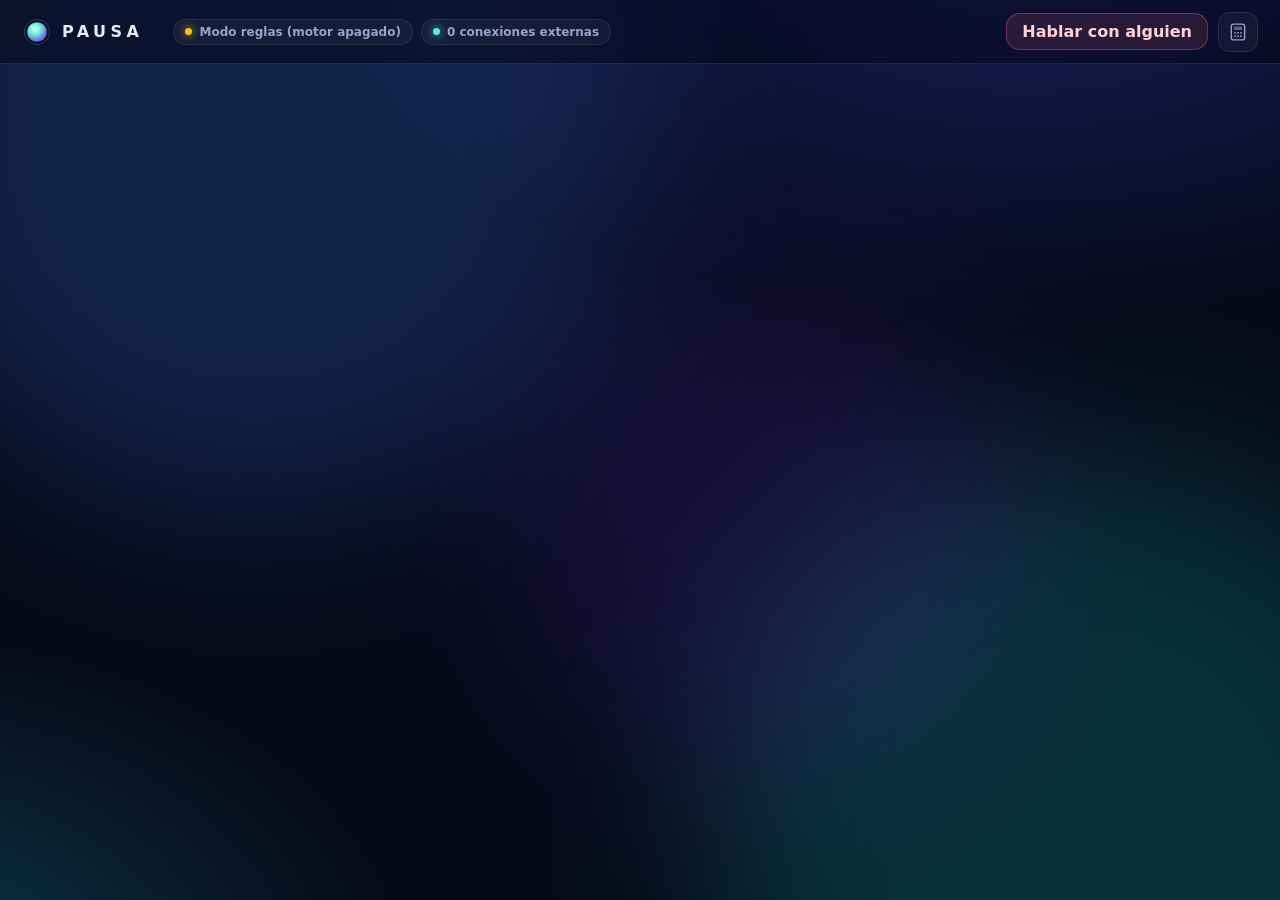
==== web/index.html @ 9cf85399 "feat: MVP PAUSA - Pausa Somatica y Bio-Interactiva (KindTECH 2026)" ====
<!doctype html>
<html lang="es">
<head>
  <meta charset="utf-8">
  <meta name="viewport" content="width=device-width, initial-scale=1">
  <meta name="color-scheme" content="dark">
  <meta http-equiv="Content-Security-Policy" content="default-src 'self'; connect-src 'self'; img-src 'self' data:; media-src 'self' mediastream: blob:; style-src 'self' 'unsafe-inline'; script-src 'self'">
  <title>PAUSA · Pausa somática</title>
  <link rel="icon" id="favicon" href="assets/icon.svg">
  <link rel="stylesheet" href="css/styles.css">
</head>
<body>
<div class="aurora" aria-hidden="true"><span></span><span></span><span></span></div>

<div id="app" class="app">
  <header class="topbar">
    <div class="brand">
      <img src="assets/icon.svg" alt="" width="30" height="30">
      <span>PAUSA</span>
    </div>
    <div class="pills">
      <span class="pill" id="engine-pill" title="Estado del motor local"><i class="dot"></i><b>Motor local…</b></span>
      <span class="pill ok" id="net-pill" title="Peticiones a servidores externos medidas en esta sesión"><i class="dot"></i><b>0 conexiones externas</b></span>
    </div>
    <div class="top-actions">
      <button class="btn help-btn" id="btn-help" data-go="support">Hablar con alguien</button>
      <button class="icon-btn" id="btn-chameleon" title="Modo discreto (Esc Esc)" aria-label="Activar modo discreto">
        <svg viewBox="0 0 24 24" width="20" height="20"><rect x="4" y="2.5" width="16" height="19" rx="3" fill="none" stroke="currentColor" stroke-width="1.6"/><rect x="7" y="5.5" width="10" height="4" rx="1" fill="currentColor" opacity=".55"/><g fill="currentColor"><circle cx="8.5" cy="13" r="1.1"/><circle cx="12" cy="13" r="1.1"/><circle cx="15.5" cy="13" r="1.1"/><circle cx="8.5" cy="17" r="1.1"/><circle cx="12" cy="17" r="1.1"/><circle cx="15.5" cy="17" r="1.1"/></g></svg>
      </button>
    </div>
  </header>

  <nav class="rail" id="rail" aria-label="Secciones">
    <button data-go="home" class="active"><svg viewBox="0 0 24 24"><circle cx="12" cy="12" r="8" fill="none" stroke="currentColor" stroke-width="1.7"/><circle cx="12" cy="12" r="3.2" fill="currentColor"/></svg><span>Inicio</span></button>
    <button data-go="patterns"><svg viewBox="0 0 24 24"><path d="M4 19V9M10 19V5M16 19v-7M22 19H2" fill="none" stroke="currentColor" stroke-width="1.7" stroke-linecap="round"/></svg><span>Mis patrones</span></button>
    <button data-go="support"><svg viewBox="0 0 24 24"><path d="M12 20s-7-4.4-7-10a4 4 0 0 1 7-2.6A4 4 0 0 1 19 10c0 5.6-7 10-7 10z" fill="none" stroke="currentColor" stroke-width="1.7" stroke-linejoin="round"/></svg><span>Apoyo</span></button>
    <button data-go="privacy"><svg viewBox="0 0 24 24"><path d="M12 3l7 3v5c0 4.5-3 8.3-7 10-4-1.7-7-5.5-7-10V6z" fill="none" stroke="currentColor" stroke-width="1.7" stroke-linejoin="round"/><path d="M9 12l2 2 4-4" fill="none" stroke="currentColor" stroke-width="1.7" stroke-linecap="round"/></svg><span>Privacidad</span></button>
  </nav>

  <main id="view" class="view">

    <!-- 1 · BIENVENIDA Y PRIVACIDAD -->
    <section class="screen" id="s-onboarding" data-bare>
      <div class="onb">
        <div class="onb-hero">
          <canvas class="orb-canvas" id="orb-onb"></canvas>
          <h1>Una pausa,<br><em>no un castigo.</em></h1>
          <p class="lead">PAUSA te acompaña en el segundo exacto del impulso automático con tu propia respiración y tu cuerpo. Sin cuenta, sin rachas, sin juicio.</p>
        </div>
        <div class="onb-form card">
          <div class="three">
            <article><h3>Qué hace</h3><p>Te guía en una pausa somática de 10 s a 10 min y te ayuda a ver cuándo aparece el impulso.</p></article>
            <article><h3>Qué no hace</h3><p>No diagnostica, no juzga, no bloquea, no conversa libremente ni reemplaza a un profesional.</p></article>
            <article><h3>Qué guarda</h3><p>Solo hora, detonante, intensidad y la pausa elegida, cifrado en este equipo. Micrófono y cámara se procesan en memoria y nunca se graban.</p></article>
          </div>
          <label class="check"><input type="checkbox" id="onb-adult"><span>Declaro ser mayor de 18 años.</span></label>
          <label class="switch"><input type="checkbox" id="onb-ai" checked><span class="track"></span><span><b>Usar asistente con IA</b><small>Sugiere etiquetas y ordena pausas. Puedes desactivarlo cuando quieras.</small></span></label>
          <label class="switch"><input type="checkbox" id="onb-sensors" checked><span class="track"></span><span><b>Pausa bio-interactiva</b><small>Micrófono/cámara solo durante la pausa, procesados en memoria. Siempre hay modo táctil.</small></span></label>
          <label class="field"><span>PIN opcional (4–6 dígitos) · protege tus registros y el modo discreto</span><input type="password" id="onb-pin" inputmode="numeric" maxlength="6" pattern="\d*" placeholder="Sin PIN"></label>
          <p class="ai-note"><span class="tag ai">Asistente con IA</span> no diagnostica ni reemplaza a un profesional.</p>
          <button class="btn primary big" id="onb-start" disabled>Empezar sin cuenta</button>
        </div>
      </div>
    </section>

    <!-- BLOQUEO CON PIN -->
    <section class="screen" id="s-lock" data-bare>
      <div class="lock card">
        <img src="assets/icon.svg" alt="" width="54" height="54">
        <h2>Tus registros están cifrados</h2>
        <p class="muted">Ingresa tu PIN para descifrarlos en este equipo.</p>
        <input type="password" id="lock-pin" inputmode="numeric" maxlength="6" autocomplete="off" aria-label="PIN">
        <p class="error" id="lock-error" hidden>PIN incorrecto. Nadie más puede recuperarlo.</p>
        <button class="btn primary" id="lock-go">Desbloquear</button>
        <button class="btn ghost small" id="lock-reset">Olvidé mi PIN · borrar todo y empezar de cero</button>
      </div>
    </section>

    <!-- INICIO -->
    <section class="screen" id="s-home">
      <div class="home">
        <div class="home-orb">
          <canvas class="orb-canvas" id="orb-home"></canvas>
          <p class="orb-caption" id="home-caption">Respira con la luz</p>
        </div>
        <div class="home-copy">
          <p class="eyebrow" id="home-greeting">Hola</p>
          <h1>¿Sientes un impulso<br>en automático?</h1>
          <p class="lead">Detente un momento. No tienes que decidir nada todavía, solo volver a tu cuerpo.</p>
          <div class="row gap">
            <button class="btn primary big" data-go="checkin">Siento un impulso</button>
            <button class="btn glass big" id="btn-quick">Pausa de 10 segundos</button>
          </div>
          <p class="hint"><kbd>Esc</kbd> <kbd>Esc</kbd> activa el modo discreto · <span class="tag ai">Asistente con IA</span> no diagnostica</p>
        </div>
      </div>
    </section>

    <!-- 2 · CHECK-IN -->
    <section class="screen" id="s-checkin">
      <div class="narrow">
        <p class="eyebrow">Paso 1 de 2 · Sin culpa, sin juicio</p>
        <h2>¿Cómo estás ahora?</h2>
        <h3 class="label">¿Qué está pasando?</h3>
        <div class="chips" id="trigger-chips" role="radiogroup"></div>
        <h3 class="label">Intensidad del impulso</h3>
        <div class="intensity" id="intensity" role="radiogroup"></div>
        <h3 class="label">Nota corta <small>(opcional · no escribas detalles explícitos)</small></h3>
        <textarea id="note" maxlength="280" rows="3" placeholder="Ej.: no puedo dormir por el parcial de mañana"></textarea>
        <div class="note-meta"><span id="note-count">0/280</span><span class="muted">Se cifra en tu equipo. Los enlaces se eliminan.</span></div>
        <div class="suggestion card" id="suggestion" hidden></div>
        <div class="row gap end">
          <button class="btn ghost" data-go="home">Volver</button>
          <button class="btn primary" id="checkin-next">Continuar</button>
        </div>
      </div>
    </section>

    <!-- 3a · ELEGIR PAUSA -->
    <section class="screen" id="s-choose">
      <div class="narrow wide">
        <p class="eyebrow">Paso 2 de 2</p>
        <h2>Elige tu pausa</h2>
        <p class="muted" id="choose-sub"></p>
        <div class="alts" id="alts"></div>
        <div class="row gap between">
          <div class="duration" id="duration" role="radiogroup" aria-label="Duración">
            <span class="muted">Duración</span>
            <button data-min="2">2 min</button><button data-min="5" class="on">5 min</button><button data-min="10">10 min</button>
          </div>
          <button class="btn ghost" data-go="checkin">Volver</button>
        </div>
      </div>
    </section>

    <!-- 3b · SESIÓN SOMÁTICA (valor principal) -->
    <section class="screen" id="s-session" data-bare>
      <div class="session" id="session">
        <div class="session-top">
          <span class="tag" id="sess-mode">Respiración</span>
          <span class="timer" id="sess-timer">0:00</span>
          <button class="btn ghost small" id="sess-exit">Salir cuando quiera</button>
        </div>
        <div class="stage">
          <canvas class="orb-canvas" id="orb-session"></canvas>
          <div class="cue">
            <p class="cue-main" id="cue-main">Prepárate</p>
            <p class="cue-sub" id="cue-sub"></p>
          </div>
          <div class="tap-zone" id="tap-zone" hidden>Mantén pulsado aquí o la barra espaciadora</div>
        </div>
        <div class="session-bottom">
          <div class="meter" id="sess-meter">
            <div class="meter-row"><span>Señal de exhalación</span><div class="bar"><i id="meter-level"></i></div></div>
            <div class="stats" id="sess-stats"></div>
          </div>
          <div class="controls">
            <div class="segmented" id="sensor-switch" role="radiogroup" aria-label="Fuente de interacción">
              <button data-src="mic">Micrófono</button><button data-src="touch">Táctil</button>
            </div>
            <label class="sens" id="sens-wrap">Sensibilidad <input type="range" id="sens" min="-6" max="6" step="1" value="0"></label>
            <button class="icon-btn" id="sess-sound" title="Guía por sonido y voz" aria-label="Guía por sonido">
              <svg viewBox="0 0 24 24" width="20" height="20"><path d="M4 9v6h4l5 4V5L8 9z" fill="currentColor"/><path d="M16 8.5a5 5 0 0 1 0 7M18.5 6a8.5 8.5 0 0 1 0 12" fill="none" stroke="currentColor" stroke-width="1.6" stroke-linecap="round"/></svg>
            </button>
          </div>
          <p class="privacy-live" id="privacy-live"></p>
        </div>
        <div class="reach card" id="reach-card" hidden>
          <p class="eyebrow">Frase sugerida <span class="tag ai">Asistente con IA</span></p>
          <p class="phrase" id="reach-phrase"></p>
          <div class="row gap">
            <button class="btn primary" id="reach-copy">Copiar frase</button>
            <a class="btn glass" id="reach-wa" target="_blank" rel="noopener noreferrer">Abrir WhatsApp</a>
            <button class="btn ghost" id="reach-shuffle">Otra frase</button>
          </div>
          <p class="muted small">PAUSA no envía nada: tú eliges a quién y cuándo. Mientras esperas, respira con la luz.</p>
        </div>
      </div>
    </section>

    <!-- 3c · CIERRE -->
    <section class="screen" id="s-after">
      <div class="narrow center">
        <p class="eyebrow" id="after-eyebrow">Pausa completada</p>
        <h2 id="after-title">Recuperaste un momento para decidir con calma.</h2>
        <p class="muted" id="after-stats"></p>
        <h3 class="label">¿Cómo está el impulso ahora? <small>(opcional)</small></h3>
        <div class="intensity" id="after-intensity" role="radiogroup"></div>
        <h3 class="label">¿Te ayudó esta pausa? <small>(opcional)</small></h3>
        <div class="chips center" id="after-helped">
          <button data-v="si">Sí</button><button data-v="algo">Un poco</button><button data-v="no">No esta vez</button>
        </div>
        <div class="row gap center">
          <button class="btn primary" id="after-save">Guardar y cerrar</button>
          <button class="btn ghost" id="after-again">Otra pausa</button>
        </div>
        <p class="muted small">Cerrar PAUSA también es parte de la pausa. Vuelve a tu día.</p>
      </div>
    </section>

    <!-- 4 · MIS PATRONES -->
    <section class="screen" id="s-patterns">
      <div class="narrow wide">
        <div class="row between wrap">
          <div><p class="eyebrow">Solo tú ves esto</p><h2>Mis patrones</h2></div>
          <div class="row gap">
            <button class="btn ghost small" id="demo-load">Cargar datos de demostración</button>
            <button class="btn ghost small" id="demo-clear" hidden>Quitar datos de demo</button>
          </div>
        </div>
        <div class="card insights" id="insights"></div>
        <div class="grid2">
          <div class="card"><h3 class="label">Por franja horaria</h3><div class="vbars" id="chart-franja"></div></div>
          <div class="card"><h3 class="label">Por detonante</h3><div class="hbars" id="chart-trigger"></div></div>
        </div>
        <div class="card">
          <div class="row between"><h3 class="label">Registro privado</h3><span class="muted small" id="rec-count"></span></div>
          <div class="records" id="records"></div>
        </div>
      </div>
    </section>

    <!-- 5 · APOYO Y RECURSOS -->
    <section class="screen" id="s-support">
      <div class="narrow wide">
        <div class="crisis card" id="crisis-banner" hidden>
          <h2>Lo que escribiste merece atención de una persona.</h2>
          <p>No estás solo/a. Este asistente no puede darte la ayuda que mereces en este momento, pero hay profesionales disponibles ahora mismo, gratis y de forma confidencial. Tu nota no se guardó.</p>
        </div>
        <p class="eyebrow">Mensaje prevalidado · sin compartir tus datos</p>
        <h2>Hablar con alguien</h2>
        <p class="muted">Pedir ayuda es una forma de cuidarte. Elige la vía que te resulte más cómoda.</p>
        <div class="resources">
          <a class="res card" href="tel:113"><span class="res-num">113</span><span><b>Línea 113 · opción 5</b><small>Salud mental MINSA · 24 h · gratuita y confidencial</small></span></a>
          <a class="res card" href="tel:100"><span class="res-num">100</span><span><b>Línea 100</b><small>Violencia, acoso o abuso · MIMP · 24 h</small></span></a>
          <a class="res card" href="tel:106"><span class="res-num">106</span><span><b>SAMU</b><small>Emergencia médica inmediata</small></span></a>
          <div class="res card"><span class="res-num">U</span><span><b>Bienestar universitario</b><small>Psicología de tu universidad · atención sin costo para estudiantes</small></span></div>
          <button class="res card" id="res-trust"><span class="res-num">♡</span><span><b>Una persona de confianza</b><small>Te damos una frase para empezar la conversación</small></span></button>
        </div>
        <p class="muted small">Números verificados para Perú (nov. 2026); revisar vigencia antes del piloto. PAUSA no registra que visitaste esta pantalla.</p>
      </div>
    </section>

    <!-- PRIVACIDAD Y AJUSTES -->
    <section class="screen" id="s-privacy">
      <div class="narrow wide">
        <p class="eyebrow">Tú tienes el control</p>
        <h2>Privacidad y ajustes</h2>
        <div class="grid2">
          <div class="card stack">
            <label class="switch"><input type="checkbox" data-setting="ai"><span class="track"></span><span><b>Asistente con IA</b><small>Apagado: solo registro y pausa con reglas fijas.</small></span></label>
            <label class="switch"><input type="checkbox" data-setting="sensors"><span class="track"></span><span><b>Pausa bio-interactiva</b><small>Micrófono y cámara solo en la pausa, en memoria.</small></span></label>
            <label class="switch"><input type="checkbox" data-setting="sound"><span class="track"></span><span><b>Guía por sonido</b><small>Tono suave que sube al inhalar y baja al exhalar.</small></span></label>
            <label class="switch"><input type="checkbox" data-setting="voice"><span class="track"></span><span><b>Guía por voz</b><small>Accesible para lectores de pantalla y ojos cerrados.</small></span></label>
            <label class="switch"><input type="checkbox" data-setting="reducedMotion"><span class="track"></span><span><b>Reducir movimiento</b><small>Animaciones mínimas.</small></span></label>
            <label class="switch"><input type="checkbox" data-setting="largeText"><span class="track"></span><span><b>Texto grande</b><small>Aumenta el tamaño de toda la interfaz.</small></span></label>
            <label class="switch"><input type="checkbox" data-setting="contribute"><span class="track"></span><span><b>Aportar a indicadores de mi institución</b><small>Solo detonante, franja y si ayudó. Visible únicamente con 20+ personas. <a href="/institucion" target="_blank">Ver vista institucional</a></small></span></label>
          </div>
          <div class="card stack">
            <h3 class="label">Tus datos</h3>
            <ul class="facts" id="facts"></ul>
            <h3 class="label">PIN</h3>
            <div class="row gap"><input type="password" id="pin-new" inputmode="numeric" maxlength="6" placeholder="Nuevo PIN (4–6)"><button class="btn glass" id="pin-save">Guardar PIN</button><button class="btn ghost" id="pin-remove">Quitar</button></div>
            <p class="muted small">Modo discreto: <kbd>Esc</kbd> <kbd>Esc</kbd>. Para volver, mantén pulsado <b>=</b> durante 1 segundo<span id="pin-exit-hint"></span>.</p>
            <button class="btn danger" id="wipe">Borrar todo ahora</button>
          </div>
        </div>
      </div>
    </section>
  </main>
</div>

<!-- MODO CAMALEÓN: calculadora científica funcional -->
<div class="calc" id="calc" hidden>
  <div class="calc-bar"><span>Calculadora</span><span class="calc-mode">Científica</span></div>
  <div class="calc-display"><div class="calc-expr" id="calc-expr"></div><div class="calc-out" id="calc-out">0</div></div>
  <div class="calc-keys" id="calc-keys"></div>
</div>

<div class="toast" id="toast" role="status" aria-live="polite"></div>
<script type="module" src="js/app.js"></script>
</body>
</html>
---- web/css/styles.css ----
:root {
  --bg: #060918;
  --bg2: #0b1130;
  --panel: rgba(255, 255, 255, .045);
  --panel2: rgba(255, 255, 255, .075);
  --line: rgba(255, 255, 255, .09);
  --text: #e9ecff;
  --muted: #9aa3c9;
  --teal: #5eead4;
  --violet: #a78bfa;
  --amber: #fbbf24;
  --rose: #fb7185;
  --radius: 20px;
  --font: "Segoe UI Variable Display", "Segoe UI", system-ui, -apple-system, "Helvetica Neue", Arial, sans-serif;
  font-size: 16px;
}
html.large-text { font-size: 19px; }
* { box-sizing: border-box; }
html, body { margin: 0; height: 100%; background: var(--bg); color: var(--text); font-family: var(--font); }
body { overflow: hidden; -webkit-font-smoothing: antialiased; }
button, input, textarea { font: inherit; color: inherit; }
a { color: var(--teal); }
[hidden] { display: none !important; }
kbd { font: 600 .75rem var(--font); padding: 2px 7px; border-radius: 6px; border: 1px solid var(--line); background: var(--panel2); }
:focus-visible { outline: 2px solid var(--teal); outline-offset: 3px; }

/* ---------- fondo aurora ---------- */
.aurora { position: fixed; inset: 0; overflow: hidden; z-index: 0; pointer-events: none;
  background: radial-gradient(1200px 700px at 80% -10%, #1b1f5c 0%, transparent 60%), radial-gradient(900px 600px at -10% 110%, #0d3b4a 0%, transparent 60%), var(--bg); }
.aurora span { position: absolute; width: 60vmax; height: 60vmax; border-radius: 50%; filter: blur(90px); opacity: .22; animation: drift 28s ease-in-out infinite alternate; }
.aurora span:nth-child(1) { background: #3b82f6; top: -20vmax; left: -10vmax; }
.aurora span:nth-child(2) { background: #14b8a6; bottom: -25vmax; right: -15vmax; animation-duration: 34s; }
.aurora span:nth-child(3) { background: #7c3aed; top: 30%; left: 40%; width: 40vmax; height: 40vmax; animation-duration: 40s; opacity: .14; }
@keyframes drift { to { transform: translate(8vmax, 6vmax) scale(1.15); } }
body.sleep-dim .aurora { opacity: .25; transition: opacity 8s; }
html.reduce-motion .aurora span, html.reduce-motion * { animation: none !important; transition: none !important; }

/* ---------- layout ---------- */
.app { position: relative; z-index: 1; height: 100%; display: grid; grid-template-columns: 92px 1fr; grid-template-rows: 64px 1fr; }
.topbar { grid-column: 1 / -1; display: flex; align-items: center; gap: 18px; padding: 0 22px; border-bottom: 1px solid var(--line); background: rgba(6, 9, 24, .55); backdrop-filter: blur(16px); }
.brand { display: flex; align-items: center; gap: 10px; font-weight: 700; letter-spacing: .28em; font-size: 1rem; }
.pills { display: flex; gap: 8px; margin-right: auto; margin-left: 12px; }
.pill { display: inline-flex; align-items: center; gap: 7px; padding: 5px 11px; border-radius: 99px; border: 1px solid var(--line); background: var(--panel); font-size: .75rem; color: var(--muted); }
.pill b { font-weight: 600; }
.pill .dot { width: 7px; height: 7px; border-radius: 50%; background: var(--muted); }
.pill.ok .dot { background: var(--teal); box-shadow: 0 0 10px var(--teal); }
.pill.warn .dot { background: var(--amber); box-shadow: 0 0 10px var(--amber); }
.pill.bad .dot { background: var(--rose); }
.top-actions { display: flex; gap: 10px; align-items: center; }
.rail { display: flex; flex-direction: column; gap: 6px; padding: 16px 10px; border-right: 1px solid var(--line); background: rgba(6, 9, 24, .35); }
.rail button { display: flex; flex-direction: column; align-items: center; gap: 5px; padding: 11px 4px; border: 0; border-radius: 14px; background: transparent; color: var(--muted); cursor: pointer; font-size: .68rem; transition: .2s; }
.rail button svg { width: 22px; height: 22px; }
.rail button:hover { background: var(--panel); color: var(--text); }
.rail button.active { background: linear-gradient(160deg, rgba(94, 234, 212, .16), rgba(167, 139, 250, .12)); color: var(--text); }
.app.bare { grid-template-columns: 0 1fr; }
.app.bare .rail { display: none; }
.view { position: relative; overflow-y: auto; overflow-x: hidden; }
.screen { display: none; min-height: 100%; padding: 36px 44px 48px; animation: in .45s ease both; }
.screen.active { display: block; }
@keyframes in { from { opacity: 0; transform: translateY(10px); } }
.narrow { max-width: 760px; margin: 0 auto; }
.narrow.wide { max-width: 1060px; }
.center { text-align: center; }
.row { display: flex; align-items: center; }
.row.gap { gap: 12px; }
.row.end { justify-content: flex-end; margin-top: 26px; }
.row.between { justify-content: space-between; gap: 12px; }
.row.center { justify-content: center; margin-top: 26px; }
.row.wrap { flex-wrap: wrap; }
.grid2 { display: grid; grid-template-columns: 1fr 1fr; gap: 18px; margin-top: 18px; }
.stack { display: flex; flex-direction: column; gap: 14px; }

/* ---------- tipografía ---------- */
h1 { font-size: clamp(2rem, 3.6vw, 3.2rem); line-height: 1.06; margin: 8px 0 14px; letter-spacing: -.02em; font-weight: 650; }
h1 em { font-style: normal; background: linear-gradient(90deg, var(--teal), var(--violet)); -webkit-background-clip: text; background-clip: text; color: transparent; }
h2 { font-size: 1.85rem; margin: 6px 0 10px; letter-spacing: -.01em; font-weight: 640; }
h3 { margin: 0 0 6px; font-size: 1rem; }
h3.label { font-size: .82rem; text-transform: uppercase; letter-spacing: .12em; color: var(--muted); margin: 26px 0 12px; font-weight: 600; }
h3.label small { text-transform: none; letter-spacing: 0; font-weight: 400; }
.card h3.label:first-child { margin-top: 0; }
.lead { font-size: 1.08rem; color: #c3c9ea; line-height: 1.55; max-width: 560px; }
.eyebrow { text-transform: uppercase; letter-spacing: .16em; font-size: .72rem; color: var(--teal); margin: 0; font-weight: 600; }
.muted { color: var(--muted); }
.small { font-size: .82rem; }
.hint { color: var(--muted); font-size: .82rem; margin-top: 26px; }
.error { color: var(--rose); margin: 0; }
.tag { display: inline-block; padding: 3px 9px; border-radius: 99px; font-size: .7rem; font-weight: 600; letter-spacing: .02em; background: var(--panel2); border: 1px solid var(--line); color: var(--text); }
.tag.ai { background: rgba(167, 139, 250, .14); border-color: rgba(167, 139, 250, .35); color: #d6ccff; }
.tag.llm { background: rgba(94, 234, 212, .12); border-color: rgba(94, 234, 212, .35); color: #b8fff2; }

/* ---------- componentes ---------- */
.card { background: var(--panel); border: 1px solid var(--line); border-radius: var(--radius); padding: 22px; backdrop-filter: blur(14px); }
.btn { display: inline-flex; align-items: center; justify-content: center; gap: 8px; padding: 11px 20px; border-radius: 14px; border: 1px solid var(--line); background: var(--panel2); cursor: pointer; font-weight: 600; text-decoration: none; color: var(--text); transition: transform .15s, background .2s, box-shadow .2s, opacity .2s; }
.btn:hover { transform: translateY(-1px); background: rgba(255, 255, 255, .11); }
.btn:active { transform: translateY(0) scale(.98); }
.btn:disabled { opacity: .4; cursor: not-allowed; transform: none; }
.btn.primary { border: 0; color: #04121a; background: linear-gradient(135deg, #7ff5e0, #5eead4 40%, #a78bfa); box-shadow: 0 10px 40px -12px rgba(94, 234, 212, .65); }
.btn.primary:hover { box-shadow: 0 14px 44px -10px rgba(94, 234, 212, .85); background: linear-gradient(135deg, #9bfbe9, #6ff0db 40%, #b7a0ff); }
.btn.glass { background: rgba(255, 255, 255, .06); }
.btn.ghost { background: transparent; }
.btn.danger { background: rgba(251, 113, 133, .12); border-color: rgba(251, 113, 133, .4); color: #ffc2cc; }
.btn.big { padding: 15px 26px; font-size: 1.02rem; border-radius: 16px; }
.btn.small { padding: 7px 13px; font-size: .8rem; border-radius: 11px; }
.help-btn { background: rgba(251, 113, 133, .12); border-color: rgba(251, 113, 133, .35); color: #ffd1d9; padding: 8px 15px; }
.icon-btn { width: 40px; height: 40px; display: grid; place-items: center; border-radius: 12px; border: 1px solid var(--line); background: var(--panel); color: var(--muted); cursor: pointer; }
.icon-btn:hover { color: var(--text); background: var(--panel2); }
.icon-btn.off { opacity: .45; }

input[type=password], input[type=text], textarea { width: 100%; padding: 12px 14px; border-radius: 13px; border: 1px solid var(--line); background: rgba(0, 0, 0, .25); outline: none; transition: border .2s; }
input:focus, textarea:focus { border-color: rgba(94, 234, 212, .55); }
textarea { resize: none; line-height: 1.5; }
.note-meta { display: flex; justify-content: space-between; font-size: .75rem; color: var(--muted); margin-top: 6px; }
.field { display: flex; flex-direction: column; gap: 8px; font-size: .85rem; color: var(--muted); }
.check { display: flex; gap: 10px; align-items: center; cursor: pointer; font-weight: 600; }
.check input { width: 18px; height: 18px; accent-color: var(--teal); }

.switch { display: flex; gap: 14px; align-items: flex-start; cursor: pointer; }
.switch input { position: absolute; opacity: 0; pointer-events: none; }
.switch .track { flex: none; width: 44px; height: 26px; border-radius: 99px; background: rgba(255, 255, 255, .12); position: relative; transition: .25s; margin-top: 2px; }
.switch .track::after { content: ""; position: absolute; top: 3px; left: 3px; width: 20px; height: 20px; border-radius: 50%; background: #fff; transition: .25s; }
.switch input:checked + .track { background: linear-gradient(135deg, var(--teal), var(--violet)); }
.switch input:checked + .track::after { transform: translateX(18px); }
.switch input:focus-visible + .track { outline: 2px solid var(--teal); outline-offset: 2px; }
.switch b { display: block; font-size: .95rem; }
.switch small { color: var(--muted); font-size: .8rem; line-height: 1.4; }

.chips { display: flex; flex-wrap: wrap; gap: 10px; }
.chips.center { justify-content: center; }
.chips button { padding: 10px 16px; border-radius: 99px; border: 1px solid var(--line); background: var(--panel); cursor: pointer; transition: .2s; font-weight: 500; }
.chips button:hover { background: var(--panel2); }
.chips button.on { background: linear-gradient(135deg, rgba(94, 234, 212, .25), rgba(167, 139, 250, .25)); border-color: rgba(94, 234, 212, .6); }

.intensity { display: flex; gap: 14px; align-items: flex-end; justify-content: flex-start; }
.center .intensity { justify-content: center; }
.intensity button { border-radius: 50%; border: 1px solid var(--line); background: var(--panel); cursor: pointer; display: grid; place-items: center; font-weight: 700; transition: .2s; }
.intensity button.on { background: radial-gradient(circle at 35% 30%, #fff8, transparent 60%), linear-gradient(135deg, var(--teal), var(--violet)); color: #04121a; border-color: transparent; box-shadow: 0 0 26px rgba(94, 234, 212, .45); }
.intensity-scale { display: flex; justify-content: space-between; font-size: .72rem; color: var(--muted); max-width: 330px; margin-top: 8px; }
.center .intensity-scale { margin: 8px auto 0; }

.suggestion { margin-top: 18px; border-color: rgba(167, 139, 250, .4); background: rgba(167, 139, 250, .08); }
.suggestion p { margin: 8px 0; }
.suggestion .row { flex-wrap: wrap; margin-top: 12px; }

/* ---------- onboarding ---------- */
.onb { display: grid; grid-template-columns: 1fr 1.05fr; gap: 44px; align-items: center; max-width: 1180px; margin: 0 auto; min-height: calc(100vh - 160px); }
.onb-hero { position: relative; }
.onb-hero .orb-canvas { width: 220px; height: 220px; margin-left: -24px; }
.onb-form { display: flex; flex-direction: column; gap: 18px; }
.three { display: grid; grid-template-columns: repeat(3, 1fr); gap: 12px; }
.three article { padding: 14px; border-radius: 14px; background: rgba(255, 255, 255, .035); border: 1px solid var(--line); }
.three h3 { font-size: .85rem; color: var(--teal); }
.three p { margin: 0; font-size: .8rem; color: #c3c9ea; line-height: 1.45; }
.ai-note { margin: 0; font-size: .8rem; color: var(--muted); }

.lock { max-width: 400px; margin: 10vh auto 0; display: flex; flex-direction: column; align-items: center; gap: 14px; text-align: center; }
.lock input { text-align: center; font-size: 1.6rem; letter-spacing: .5em; }

/* ---------- inicio ---------- */
.home { display: grid; grid-template-columns: 1fr 1fr; gap: 30px; align-items: center; max-width: 1180px; margin: 0 auto; min-height: calc(100vh - 160px); }
.home-orb { position: relative; display: grid; place-items: center; }
.home-orb .orb-canvas { width: min(46vh, 440px); height: min(46vh, 440px); }
.orb-caption { position: absolute; bottom: -6px; color: var(--muted); font-size: .85rem; letter-spacing: .14em; text-transform: uppercase; }

/* ---------- elegir pausa ---------- */
.alts { display: grid; grid-template-columns: repeat(3, 1fr); gap: 16px; margin: 22px 0; }
.alt { text-align: left; cursor: pointer; display: flex; flex-direction: column; gap: 10px; transition: .25s; position: relative; overflow: hidden; color: var(--text); }
.alt:hover { transform: translateY(-3px); border-color: rgba(94, 234, 212, .5); background: var(--panel2); }
.alt.first { border-color: rgba(94, 234, 212, .45); box-shadow: 0 20px 60px -30px rgba(94, 234, 212, .7); }
.alt .alt-ico { width: 46px; height: 46px; border-radius: 14px; display: grid; place-items: center; background: linear-gradient(135deg, rgba(94, 234, 212, .2), rgba(167, 139, 250, .2)); font-size: 1.35rem; }
.alt h3 { font-size: 1.08rem; margin: 0; }
.alt p { margin: 0; font-size: .86rem; color: #c3c9ea; line-height: 1.45; }
.alt .why { font-size: .78rem; color: #d6ccff; border-top: 1px dashed var(--line); padding-top: 10px; margin-top: auto; }
.alt .meta { display: flex; gap: 6px; flex-wrap: wrap; }
.duration { display: flex; align-items: center; gap: 6px; }
.duration button, .segmented button { padding: 8px 14px; border-radius: 10px; border: 1px solid var(--line); background: transparent; cursor: pointer; font-size: .85rem; }
.duration button.on, .segmented button.on { background: var(--panel2); border-color: rgba(94, 234, 212, .5); }

/* ---------- sesión ---------- */
#s-session { padding: 0; height: 100%; }
.session { position: relative; height: 100%; min-height: calc(100vh - 64px); display: grid; grid-template-rows: auto 1fr auto; padding: 20px 32px 24px; }
.session-top { display: flex; align-items: center; gap: 14px; }
.session-top .timer { margin-right: auto; font-variant-numeric: tabular-nums; font-size: 1.1rem; color: var(--muted); }
.stage { position: relative; display: grid; place-items: center; min-height: 0; }
.stage .orb-canvas { width: min(62vh, 640px); height: min(62vh, 640px); }
.cue { position: absolute; text-align: center; pointer-events: none; }
.cue-main { font-size: clamp(1.6rem, 3vw, 2.4rem); font-weight: 600; margin: 0; text-shadow: 0 2px 24px rgba(0, 0, 0, .6); transition: opacity .4s; }
.cue-sub { margin: 8px 0 0; color: #d2d8f5; font-size: 1rem; text-shadow: 0 2px 18px rgba(0, 0, 0, .7); max-width: 380px; }
.tap-zone { position: absolute; inset: 0; display: flex; align-items: flex-end; justify-content: center; padding-bottom: 8px; color: var(--muted); font-size: .8rem; cursor: pointer; user-select: none; -webkit-user-select: none; touch-action: none; }
.session-bottom { display: grid; grid-template-columns: 1fr auto; gap: 10px 24px; align-items: center; }
.meter-row { display: flex; align-items: center; gap: 12px; font-size: .78rem; color: var(--muted); }
.bar { flex: 1; max-width: 260px; height: 8px; border-radius: 99px; background: rgba(255, 255, 255, .08); overflow: hidden; }
.bar i { display: block; height: 100%; width: 0; background: linear-gradient(90deg, var(--teal), var(--violet)); border-radius: 99px; transition: width .08s linear; }
.stats { display: flex; gap: 18px; margin-top: 8px; font-size: .8rem; color: var(--muted); flex-wrap: wrap; }
.stats b { color: var(--text); font-variant-numeric: tabular-nums; }
.controls { display: flex; align-items: center; gap: 12px; }
.segmented { display: flex; gap: 4px; padding: 4px; border-radius: 13px; border: 1px solid var(--line); background: var(--panel); }
.segmented button { border: 0; }
.sens { display: flex; align-items: center; gap: 8px; font-size: .78rem; color: var(--muted); }
.sens input { accent-color: var(--teal); width: 110px; }
.privacy-live { grid-column: 1 / -1; margin: 4px 0 0; font-size: .74rem; color: var(--muted); }
.privacy-live b { color: var(--teal); font-weight: 600; }
.reach { position: absolute; right: 32px; top: 76px; width: min(380px, 40vw); }
.reach .phrase { font-size: 1.15rem; line-height: 1.45; margin: 10px 0 16px; }
body.sleep-dim .session { transition: filter 6s; }

/* ---------- patrones ---------- */
.insights { margin-top: 18px; }
.insights ul { margin: 12px 0 0; padding: 0; list-style: none; display: flex; flex-direction: column; gap: 10px; }
.insights li { padding-left: 26px; position: relative; line-height: 1.5; }
.insights li::before { content: ""; position: absolute; left: 4px; top: .55em; width: 9px; height: 9px; border-radius: 50%; background: linear-gradient(135deg, var(--teal), var(--violet)); }
.progress { height: 8px; border-radius: 99px; background: rgba(255, 255, 255, .08); overflow: hidden; margin-top: 14px; }
.progress i { display: block; height: 100%; background: linear-gradient(90deg, var(--teal), var(--violet)); }
.vbars { display: flex; gap: 14px; align-items: flex-end; height: 170px; padding-top: 10px; }
.vbars .col { flex: 1; display: flex; flex-direction: column; align-items: center; gap: 8px; height: 100%; justify-content: flex-end; font-size: .75rem; color: var(--muted); }
.vbars .col i { width: 100%; max-width: 54px; border-radius: 10px 10px 4px 4px; background: linear-gradient(180deg, var(--violet), rgba(94, 234, 212, .5)); min-height: 3px; transition: height .6s cubic-bezier(.2, .8, .2, 1); }
.vbars .col b { color: var(--text); font-size: .85rem; }
.hbars { display: flex; flex-direction: column; gap: 10px; }
.hbars .hrow { display: grid; grid-template-columns: 120px 1fr 26px; align-items: center; gap: 10px; font-size: .82rem; }
.hbars .hrow span:first-child { color: var(--muted); }
.hbars .track2 { height: 10px; border-radius: 99px; background: rgba(255, 255, 255, .06); overflow: hidden; }
.hbars .track2 i { display: block; height: 100%; border-radius: 99px; background: linear-gradient(90deg, var(--teal), var(--violet)); transition: width .6s; }
.records { display: flex; flex-direction: column; gap: 8px; max-height: 340px; overflow-y: auto; margin-top: 6px; }
.rec { display: grid; grid-template-columns: 130px 150px 1fr auto auto; gap: 12px; align-items: center; padding: 10px 12px; border-radius: 12px; background: rgba(255, 255, 255, .03); font-size: .84rem; }
.rec select { background: rgba(0, 0, 0, .3); border: 1px solid var(--line); border-radius: 9px; padding: 5px 8px; color: var(--text); font: inherit; }
.rec .note { color: var(--muted); font-style: italic; overflow: hidden; text-overflow: ellipsis; white-space: nowrap; }
.rec button { background: none; border: 0; color: var(--muted); cursor: pointer; padding: 4px 8px; border-radius: 8px; }
.rec button:hover { color: var(--rose); background: rgba(251, 113, 133, .1); }
.empty { color: var(--muted); text-align: center; padding: 26px 0; }

/* ---------- apoyo ---------- */
.resources { display: grid; grid-template-columns: repeat(auto-fill, minmax(300px, 1fr)); gap: 14px; margin: 20px 0; }
.res { display: flex; gap: 16px; align-items: center; text-decoration: none; color: var(--text); cursor: pointer; text-align: left; transition: .2s; }
a.res:hover, button.res:hover { border-color: rgba(251, 113, 133, .5); transform: translateY(-2px); }
.res-num { flex: none; width: 58px; height: 58px; border-radius: 16px; display: grid; place-items: center; font-weight: 750; font-size: 1.15rem; background: linear-gradient(135deg, rgba(251, 113, 133, .25), rgba(167, 139, 250, .2)); }
.res b { display: block; }
.res small { color: var(--muted); }
.crisis { border-color: rgba(251, 113, 133, .55); background: rgba(251, 113, 133, .1); margin-bottom: 24px; }
.crisis h2 { font-size: 1.4rem; }
.crisis p { margin: 0; line-height: 1.55; }
.facts { margin: 0; padding: 0; list-style: none; display: flex; flex-direction: column; gap: 8px; font-size: .86rem; }
.facts li { display: flex; justify-content: space-between; gap: 12px; padding: 8px 0; border-bottom: 1px dashed var(--line); }
.facts li span:last-child { color: var(--teal); text-align: right; }

/* ---------- calculadora camaleón ---------- */
.calc { position: fixed; inset: 0; z-index: 100; background: #f3f3f3; color: #1b1b1b; display: flex; flex-direction: column; font-family: "Segoe UI", system-ui, sans-serif; }
.calc-bar { display: flex; justify-content: space-between; padding: 10px 18px; font-size: .85rem; color: #555; border-bottom: 1px solid #e3e3e3; background: #ececec; }
.calc-mode { font-weight: 600; color: #222; }
.calc-display { padding: 28px 28px 14px; text-align: right; }
.calc-expr { min-height: 24px; color: #666; font-size: 1rem; word-break: break-all; }
.calc-out { font-size: clamp(2.4rem, 7vw, 4rem); font-weight: 600; word-break: break-all; }
.calc-keys { flex: 1; display: grid; grid-template-columns: repeat(5, 1fr); gap: 3px; padding: 4px; }
.calc-keys button { border: 0; border-radius: 6px; background: #fbfbfb; font-size: 1.15rem; cursor: pointer; color: #1b1b1b; }
.calc-keys button:hover { background: #e9e9e9; }
.calc-keys button.fn { background: #f0f0f0; font-size: .95rem; }
.calc-keys button.eq { background: #005fb8; color: #fff; }
.calc-keys button.eq:hover { background: #1a6fc0; }

/* ---------- toast ---------- */
.toast { position: fixed; left: 50%; bottom: 26px; transform: translate(-50%, 30px); opacity: 0; padding: 12px 20px; border-radius: 14px; background: rgba(20, 26, 60, .92); border: 1px solid var(--line); z-index: 200; transition: .3s; pointer-events: none; font-size: .9rem; backdrop-filter: blur(10px); }
.toast.show { opacity: 1; transform: translate(-50%, 0); }

/* ---------- responsive ---------- */
@media (max-width: 980px) {
  .onb, .home, .grid2 { grid-template-columns: 1fr; }
  .alts { grid-template-columns: 1fr; }
  .three { grid-template-columns: 1fr; }
  .rec { grid-template-columns: 1fr 1fr; }
  .reach { position: static; width: auto; margin-top: 12px; }
  .pills { display: none; }
}
@media (max-width: 680px) {
  .app { grid-template-columns: 1fr; grid-template-rows: 58px 1fr 64px; }
  .rail { grid-row: 3; flex-direction: row; justify-content: space-around; border-right: 0; border-top: 1px solid var(--line); padding: 6px; }
  .screen { padding: 24px 18px 40px; }
  .session-bottom { grid-template-columns: 1fr; }
  .brand span { display: none; }
}
@media (prefers-reduced-motion: reduce) { .aurora span { animation: none; } }
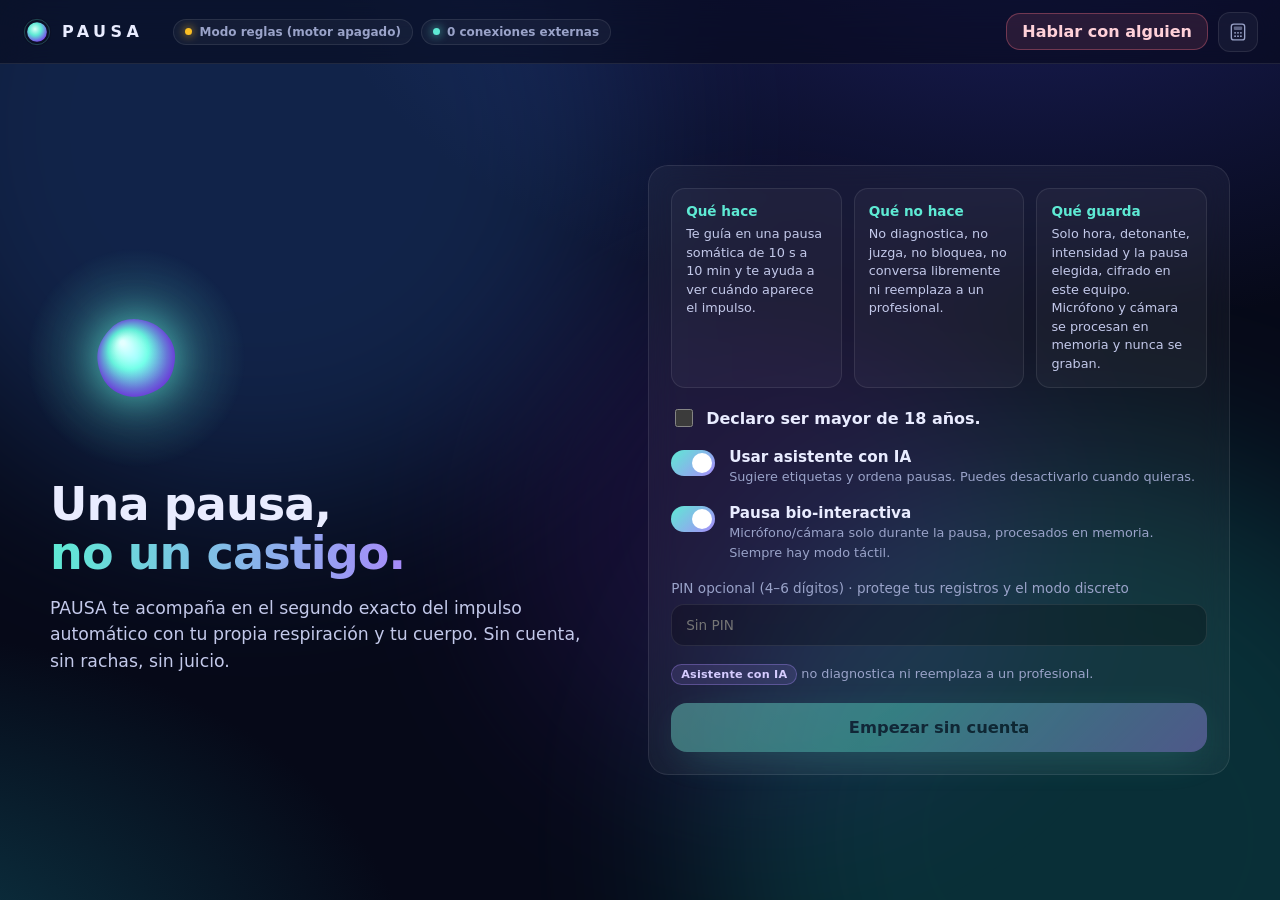
==== commit a6a516f6: "fix(ui): resolve 0px grid column on bare screens (onboarding, lock, session)" ====
--- a/web/index.html
+++ b/web/index.html
@@ -227,8 +227,13 @@
           <h2>Lo que escribiste merece atención de una persona.</h2>
           <p>No estás solo/a. Este asistente no puede darte la ayuda que mereces en este momento, pero hay profesionales disponibles ahora mismo, gratis y de forma confidencial. Tu nota no se guardó.</p>
         </div>
-        <p class="eyebrow">Mensaje prevalidado · sin compartir tus datos</p>
-        <h2>Hablar con alguien</h2>
+        <div class="row between wrap">
+          <div>
+            <p class="eyebrow">Mensaje prevalidado · sin compartir tus datos</p>
+            <h2>Hablar con alguien</h2>
+          </div>
+          <button class="btn ghost small" data-go="home">← Volver</button>
+        </div>
         <p class="muted">Pedir ayuda es una forma de cuidarte. Elige la vía que te resulte más cómoda.</p>
         <div class="resources">
           <a class="res card" href="tel:113"><span class="res-num">113</span><span><b>Línea 113 · opción 5</b><small>Salud mental MINSA · 24 h · gratuita y confidencial</small></span></a>
--- a/web/css/styles.css
+++ b/web/css/styles.css
@@ -52,7 +52,7 @@
 .rail button svg { width: 22px; height: 22px; }
 .rail button:hover { background: var(--panel); color: var(--text); }
 .rail button.active { background: linear-gradient(160deg, rgba(94, 234, 212, .16), rgba(167, 139, 250, .12)); color: var(--text); }
-.app.bare { grid-template-columns: 0 1fr; }
+.app.bare { grid-template-columns: 1fr; }
 .app.bare .rail { display: none; }
 .view { position: relative; overflow-y: auto; overflow-x: hidden; }
 .screen { display: none; min-height: 100%; padding: 36px 44px 48px; animation: in .45s ease both; }
@@ -270,6 +270,7 @@
 }
 @media (max-width: 680px) {
   .app { grid-template-columns: 1fr; grid-template-rows: 58px 1fr 64px; }
+  .app.bare { grid-template-rows: 58px 1fr; }
   .rail { grid-row: 3; flex-direction: row; justify-content: space-around; border-right: 0; border-top: 1px solid var(--line); padding: 6px; }
   .screen { padding: 24px 18px 40px; }
   .session-bottom { grid-template-columns: 1fr; }
